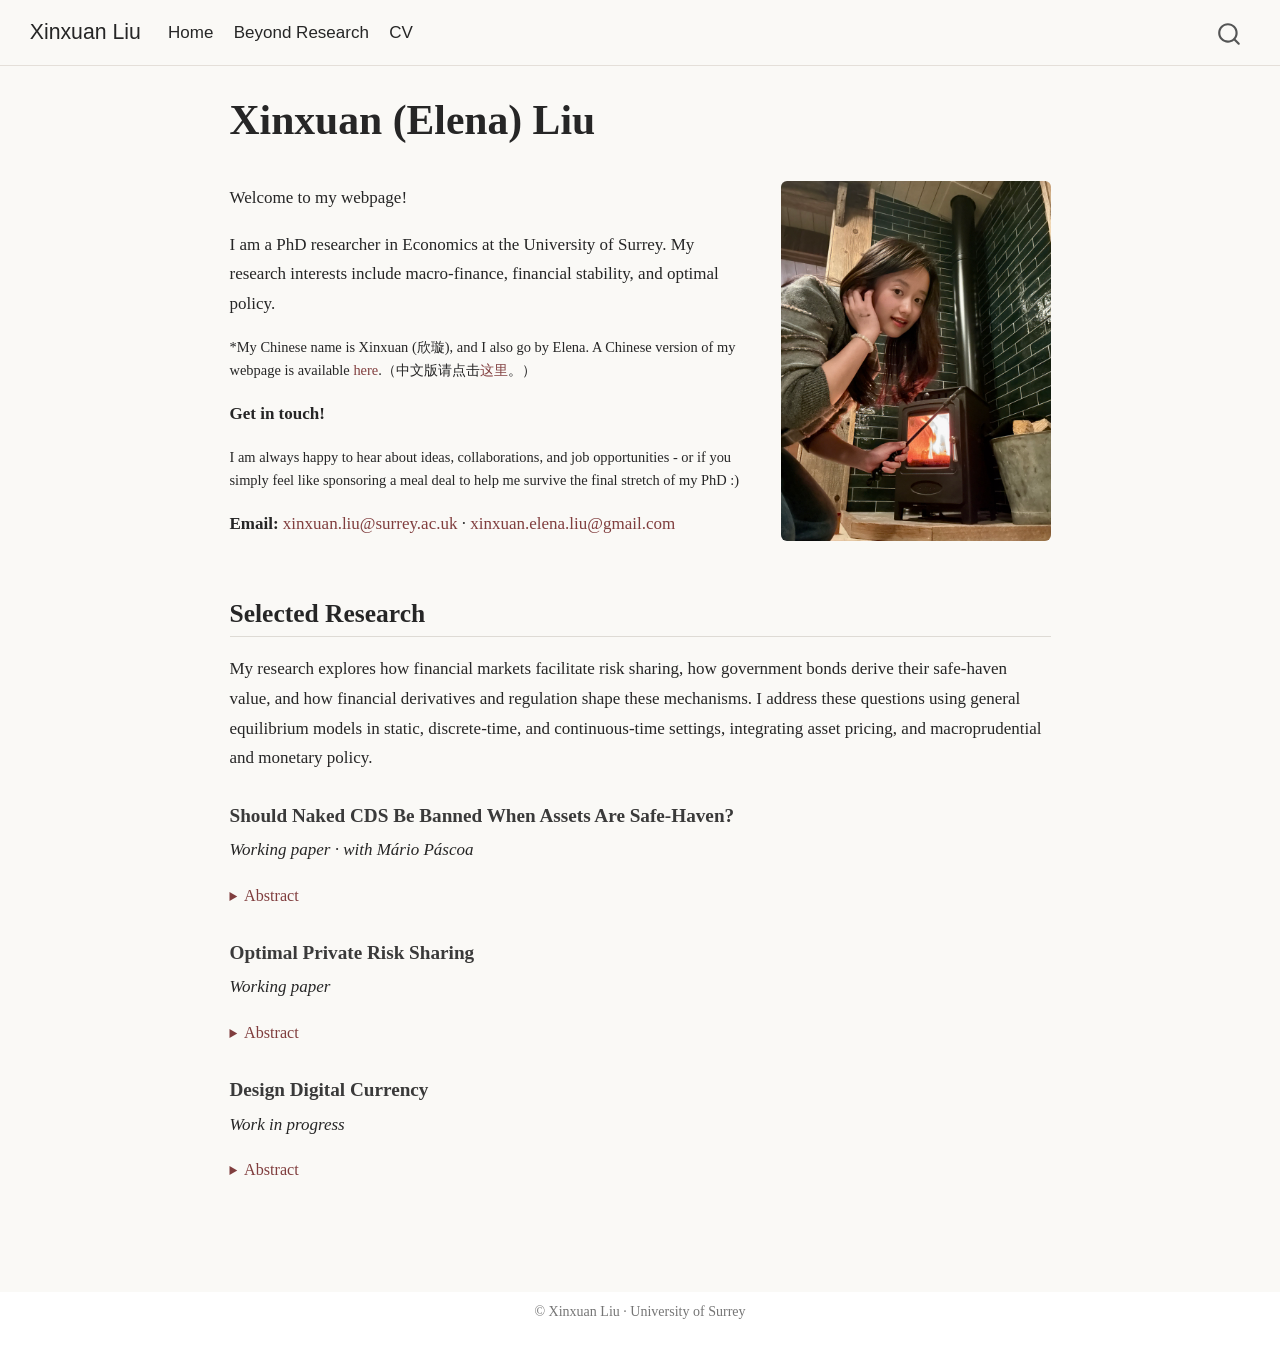
==== docs/index.html @ 27e58e34 "Add files via upload" ====
<!DOCTYPE html>
<html xmlns="http://www.w3.org/1999/xhtml" lang="en" xml:lang="en"><head>

<meta charset="utf-8">
<meta name="generator" content="quarto-1.11.9">

<meta name="viewport" content="width=device-width, initial-scale=1.0, user-scalable=yes">


<title>Xinxuan Liu</title>
<style>
/* Default styles provided by pandoc.
** See https://pandoc.org/MANUAL.html#variables-for-html for config info.
*/
span.smallcaps{font-variant: small-caps;}
div.columns{display: flex; gap: 1.5em;}
div.column{flex: auto;}
@media screen {
div.columns{gap: min(4vw, 1.5em);}
div.column{overflow-x: auto;}
}
div.hanging-indent{margin-left: 1.5em; text-indent: -1.5em;}
ul.task-list{list-style: none;}
ul.task-list li input[type="checkbox"] {
  width: 0.8em;
  margin: 0 0.8em 0.2em -1em; /* quarto-specific, see https://github.com/quarto-dev/quarto-cli/issues/4556 */ 
  vertical-align: middle;
}
</style>


<script src="site_libs/quarto-nav/quarto-nav.js"></script>
<script src="site_libs/quarto-nav/headroom.min.js"></script>
<script src="site_libs/clipboard/clipboard.min.js"></script>
<script src="site_libs/quarto-search/autocomplete.umd.js"></script>
<script src="site_libs/quarto-search/fuse.min.js"></script>
<script src="site_libs/quarto-search/quarto-search.js"></script>
<meta name="quarto:offset" content="./">
<script src="site_libs/quarto-html/quarto.js" type="module"></script>
<script src="site_libs/quarto-html/tabsets/tabsets.js" type="module"></script>
<script src="site_libs/quarto-html/scrollable-regions/scrollable-regions.js" type="module"></script>
<script src="site_libs/quarto-html/popper.min.js"></script>
<script src="site_libs/quarto-html/tippy.umd.min.js"></script>
<script src="site_libs/quarto-html/anchor.min.js"></script>
<link href="site_libs/quarto-html/tippy.css" rel="stylesheet">
<link href="site_libs/quarto-html/quarto-syntax-highlighting-63b5708e65d6cd79cd7618c58d0c21e7.css" rel="stylesheet" id="quarto-text-highlighting-styles">
<script src="site_libs/bootstrap/bootstrap.min.js"></script>
<link href="site_libs/bootstrap/bootstrap-icons.css" rel="stylesheet">
<link href="site_libs/bootstrap/bootstrap-c480cf4401308b30efcc73267cdf14cd.min.css" rel="stylesheet" append-hash="true" id="quarto-bootstrap" data-mode="light">
<script id="quarto-search-options" type="application/json">{
  "location": "navbar",
  "copy-button": false,
  "collapse-after": 3,
  "panel-placement": "end",
  "type": "overlay",
  "limit": 50,
  "keyboard-shortcut": [
    "f",
    "/",
    "s"
  ],
  "show-item-context": false,
  "language": {
    "search-no-results-text": "No results",
    "search-matching-documents-text": "matching documents",
    "search-copy-link-title": "Copy link to search",
    "search-hide-matches-text": "Hide additional matches",
    "search-more-match-text": "more match in this document",
    "search-more-matches-text": "more matches in this document",
    "search-clear-button-title": "Clear",
    "search-text-placeholder": "",
    "search-detached-cancel-button-title": "Cancel",
    "search-submit-button-title": "Submit",
    "search-label": "Search"
  }
}</script>


<link rel="stylesheet" href="styles.css">
</head>

<body class="nav-fixed quarto-light"><a id="quarto-skip-link" class="visually-hidden-focusable" href="#quarto-document-content">Skip to main content</a>

<div id="quarto-search-results"></div>
  <header id="quarto-header" class="headroom fixed-top">
    <nav class="navbar navbar-expand-lg " data-bs-theme="dark" aria-label="Site">
      <div class="navbar-container container-fluid">
      <div class="navbar-brand-container mx-auto">
    <a class="navbar-brand" href="./index.html">
    <span class="navbar-title">Xinxuan Liu</span>
    </a>
  </div>
          <button class="navbar-toggler" type="button" data-bs-toggle="collapse" data-bs-target="#navbarCollapse" aria-controls="navbarCollapse" aria-expanded="false" aria-label="Toggle navigation" onclick="if (window.quartoToggleHeadroom) { window.quartoToggleHeadroom(); }">
  <span class="navbar-toggler-icon"></span>
</button>
          <div class="collapse navbar-collapse" id="navbarCollapse">
            <ul class="navbar-nav navbar-nav-scroll me-auto">
  <li class="nav-item">
    <a class="nav-link active" href="./index.html" aria-current="page"> 
<span class="menu-text">Home</span></a>
  </li>  
  <li class="nav-item">
    <a class="nav-link" href="./Beyond.html"> 
<span class="menu-text">Beyond Research</span></a>
  </li>  
  <li class="nav-item">
    <a class="nav-link" href="./cv.html"> 
<span class="menu-text">CV</span></a>
  </li>  
</ul>
          </div> <!-- /navcollapse -->
            <div class="quarto-navbar-tools">
</div>
            <div id="quarto-search" class="" title="Search"></div>
      </div> <!-- /container-fluid -->
    </nav>
</header>
<!-- content -->
<div id="quarto-content" class="quarto-container page-columns page-rows-contents page-layout-full page-navbar">
<!-- sidebar -->
<!-- margin-sidebar -->
    
<!-- main -->
<main class="content column-page" id="quarto-document-content" tabindex="-1"><header id="title-block-header" class="quarto-title-block"><h1 class="title display-7">Xinxuan (Elena) Liu</h1></header>




<div class="homepage">
<div class="intro">
<section id="xinxuan-elena-liu" class="level1 intro-text">

<p>Welcome to my webpage!</p>
<p>I am a PhD researcher in Economics at the University of Surrey. My research interests include macro-finance, financial stability, and optimal policy.</p>
<div style="font-size: 0.85em; line-height: 1.6;">
<p>
*My Chinese name is Xinxuan (欣璇), and I also go by Elena. A Chinese version of my webpage is available <a href="./chinese.html">here</a>.（中文版请点击<a href="./chinese.html">这里</a>。）
</p>
</div>
<p><strong>Get in touch!</strong></p>
<div style="font-size: 0.85em; line-height: 1.6;">
<p>
I am always happy to hear about ideas, collaborations, and job opportunities - or if you simply feel like sponsoring a meal deal to help me survive the final stretch of my PhD :)
</p>
</div>
<p><strong>Email:</strong> <a href="mailto:xinxuan.liu@surrey.ac.uk">xinxuan.liu@surrey.ac.uk</a> · <a href="mailto:xinxuan.elena.liu@gmail.com">xinxuan.elena.liu@gmail.com</a></p>
</section>
<div class="portrait">
<p><img src="assets/xinxuan_fixed.jpg" class="img-fluid" width="280"></p>
</div>
</div>
<section id="selected-research" class="level2">
<h2 class="anchored" data-anchor-id="selected-research">Selected Research</h2>
<p>My research explores how financial markets facilitate risk sharing, how government bonds derive their safe-haven value, and how financial derivatives and regulation shape these mechanisms. I address these questions using general equilibrium models in static, discrete-time, and continuous-time settings, integrating asset pricing, and macroprudential and monetary policy.</p>
<section id="should-naked-cds-be-banned-when-assets-are-safe-haven" class="level3">
<h3 class="anchored" data-anchor-id="should-naked-cds-be-banned-when-assets-are-safe-haven">Should Naked CDS Be Banned When Assets Are Safe-Haven?</h3>
<p><em>Working paper · with Mário Páscoa</em></p>
<details class="research-abstract">
<summary>
Abstract
</summary>
<p>
This paper examines the effects of banning naked sovereign credit default swaps (CDS) when the underlying securities serve as collateral in funding markets. We develop a general equilibrium model linking securities, repo financing, and CDS markets, in which CDS covering requirements alter both investors’ hedging opportunities and the allocation of scarce collateral. The effects of regulation depend critically on the underlying securities’ exposure to aggregate state. When securities behave as safe-haven assets, covering requirements can withdraw collateral from repo markets and depress security prices. In contrast, when securities are procyclical, the same regulation can support asset prices and reduce CDS premia. Our analysis highlights how restrictions intended to reduce speculative activity can generate unintended consequences through collateral scarcity and interconnected financial markets.
</p>
</details>
</section>
<section id="optimal-private-risk-sharing" class="level3">
<h3 class="anchored" data-anchor-id="optimal-private-risk-sharing">Optimal Private Risk Sharing</h3>
<p><em>Working paper</em></p>
<details class="research-abstract">
<summary>
Abstract
</summary>
<p>
This paper studies the interaction between private risk sharing, the safe-asset value of government bonds, and macroprudential policy. I develop a continuous-time general equilibrium model in which heterogeneous households face idiosyncratic risk and purchase put options from financial intermediaries to hedge downside exposure. While private insurance improves risk sharing, it also changes households’ demand for government bonds, whose value partly reflects their role in facilitating intertemporal wealth transfers and dynamic trading. Financial intermediaries are subject to leverage constraints, creating a link between their risk-bearing capacity, private hedging opportunities, and equilibrium asset prices. I compare the decentralized equilibrium with a constrained-efficient benchmark to investigate the welfare consequences of incomplete risk sharing and the potential role of macroprudential regulation. The analysis highlights how policies governing financial intermediaries can affect both private insurance markets and the valuation of safe assets.
</p>
</details>
</section>
<section id="design-digital-currency" class="level3">
<h3 class="anchored" data-anchor-id="design-digital-currency">Design Digital Currency</h3>
<p><em>Work in progress</em></p>
<details class="research-abstract">
<summary>
Abstract
</summary>
<p>
This project develops a theoretical framework incorporating bank deposits and digital currency to investigate how population ageing in China interacts with financial intermediation, monetary policy transmission, and welfare.
</p>
</details>


</section>
</section>
</div>

</main> <!-- /main -->
<script id="quarto-html-after-body" type="application/javascript">
  window.document.addEventListener("DOMContentLoaded", function (event) {
    const icon = "";
    const anchorJS = new window.AnchorJS();
    anchorJS.options = {
      placement: 'right',
      icon: icon
    };
    anchorJS.add('.anchored');
    const isCodeAnnotation = (el) => {
      for (const clz of el.classList) {
        if (clz.startsWith('code-annotation-')) {                     
          return true;
        }
      }
      return false;
    }
    const onCopySuccess = function(e) {
      // button target
      const button = e.trigger;
      // don't keep focus
      button.blur();
      // flash "checked"
      button.classList.add('code-copy-button-checked');
      var currentTitle = button.getAttribute("title");
      button.setAttribute("title", "Copied!");
      let tooltip;
      if (window.bootstrap) {
        button.setAttribute("data-bs-toggle", "tooltip");
        button.setAttribute("data-bs-placement", "left");
        button.setAttribute("data-bs-title", "Copied!");
        tooltip = new bootstrap.Tooltip(button, 
          { trigger: "manual", 
            customClass: "code-copy-button-tooltip",
            offset: [0, -8]});
        tooltip.show();    
      }
      setTimeout(function() {
        if (tooltip) {
          tooltip.hide();
          button.removeAttribute("data-bs-title");
          button.removeAttribute("data-bs-toggle");
          button.removeAttribute("data-bs-placement");
        }
        button.setAttribute("title", currentTitle);
        button.classList.remove('code-copy-button-checked');
      }, 1000);
      // clear code selection
      e.clearSelection();
    }
    const getTextToCopy = function(trigger) {
      const outerScaffold = trigger.parentElement.cloneNode(true);
      const codeEl = outerScaffold.querySelector('code');
      for (const childEl of codeEl.children) {
        if (isCodeAnnotation(childEl)) {
          childEl.remove();
        }
      }
      return codeEl.innerText;
    }
    const clipboard = new window.ClipboardJS('.code-copy-button:not([data-in-quarto-modal])', {
      text: getTextToCopy
    });
    clipboard.on('success', onCopySuccess);
    if (window.document.getElementById('quarto-embedded-source-code-modal')) {
      const clipboardModal = new window.ClipboardJS('.code-copy-button[data-in-quarto-modal]', {
        text: getTextToCopy,
        container: window.document.getElementById('quarto-embedded-source-code-modal')
      });
      clipboardModal.on('success', onCopySuccess);
    }
      var localhostRegex = new RegExp(/^(?:http|https):\/\/localhost\:?[0-9]*\//);
      var mailtoRegex = new RegExp(/^mailto:/);
        var filterRegex = new RegExp('/' + window.location.host + '/');
      const newWindowLabel = "(opens in a new tab)";
      const newWindowNoteId = "quarto-ext-newwindow-label";
      // Links reference one hidden label through aria-describedby, so the
      // announcement never changes their accessible name.
      var describeNewWindow = (link) => {
        if (!window.document.getElementById(newWindowNoteId)) {
          var newWindowNote = window.document.createElement("span");
          newWindowNote.id = newWindowNoteId;
          newWindowNote.hidden = true;
          newWindowNote.textContent = newWindowLabel;
          window.document.body.appendChild(newWindowNote);
        }
        var describedBy = (link.getAttribute("aria-describedby") || "").split(/\s+/).filter(Boolean);
        if (!describedBy.includes(newWindowNoteId)) {
          describedBy.push(newWindowNoteId);
          link.setAttribute("aria-describedby", describedBy.join(" "));
        }
      }
      var isInternal = (href) => {
          return filterRegex.test(href) || localhostRegex.test(href) || mailtoRegex.test(href);
      }
      // Inspect non-navigation links and adorn them if external
      window.quartoDecorateExternalLinks = function (root) {
     var links = (root || window.document).querySelectorAll('a[href]:not(.nav-link):not(.navbar-brand):not(.toc-action):not(.sidebar-link):not(.sidebar-item-toggle):not(.pagination-link):not(.no-external):not([aria-hidden]):not(.dropdown-item):not(.quarto-navigation-tool):not(.about-link)');
      for (var i=0; i<links.length; i++) {
        const link = links[i];
        if (!isInternal(link.href)) {
          // undo the damage that might have been done by quarto-nav.js in the case of
          // links that we want to consider external
          if (link.dataset.originalHref !== undefined) {
            link.href = link.dataset.originalHref;
          }
            // target, if specified
            link.setAttribute("target", "_blank");
            if (link.getAttribute("rel") === null) {
              link.setAttribute("rel", "noopener");
            }
            describeNewWindow(link);
          if (!link.classList.contains('no-external-icon')) {
          }
        }
      }
      };
      window.quartoDecorateExternalLinks(window.document);
    // Esc closes the popup (WCAG 1.4.13) and focus leaving both trigger and
    // popup closes it (WCAG 2.4.11); tippy handles neither for interactive popups.
    const hideOnEscAndFocusOut = {
      name: 'hideOnEscAndFocusOut',
      defaultValue: true,
      fn(instance) {
        const dismiss = () => {
          // A show scheduled by the trigger delay would otherwise reopen it
          instance.clearDelayTimeouts();
          instance.hide();
        };
        const onKeyDown = (event) => {
          if (event.key !== 'Escape') {
            return;
          }
          // Keep Esc from also reaching page handlers (e.g. reveal.js overview),
          // except an open reveal.js slide menu, which Esc should close too.
          // The menu handles keys only when its keyboard option is on.
          const menuHandlesEsc = window.Reveal?.getPlugin?.('menu')?.isOpen() &&
            window.Reveal.getConfig().menu?.keyboard !== false;
          if (!menuHandlesEsc) {
            event.stopPropagation();
          }
          if (instance.popper.contains(window.document.activeElement)) {
            // Disabled while refocusing so the focus trigger does not reopen it
            instance.disable();
            instance.reference.focus();
            instance.enable();
          }
          dismiss();
        };
        const onFocusOut = (event) => {
          const target = event.relatedTarget;
          if (target && !instance.reference.contains(target) &&
              !instance.popper.contains(target)) {
            dismiss();
          }
        };
        // On the trigger too: a click trigger (code-annotations: select) has no
        // blur handling. Attached for the instance's lifetime so leaving the
        // trigger also cancels a show still pending on the trigger delay.
        instance.reference.addEventListener('focusout', onFocusOut);
        return {
          onShow() {
            window.document.addEventListener('keydown', onKeyDown, true);
            instance.popper.addEventListener('focusout', onFocusOut);
          },
          onHide() {
            window.document.removeEventListener('keydown', onKeyDown, true);
            instance.popper.removeEventListener('focusout', onFocusOut);
          },
          onDestroy() {
            instance.reference.removeEventListener('focusout', onFocusOut);
          },
        };
      },
    };
    function tippyHover(el, contentFn, onTriggerFn, onUntriggerFn) {
      const config = {
        allowHTML: true,
        maxWidth: 500,
        delay: 100,
        arrow: false,
        appendTo: function(el) {
            return el.parentElement;
        },
        interactive: true,
        interactiveBorder: 10,
        theme: 'quarto',
        placement: 'bottom-start',
        plugins: [hideOnEscAndFocusOut],
      };
      if (contentFn) {
        config.content = contentFn;
      }
      if (onTriggerFn) {
        config.onTrigger = onTriggerFn;
      }
      if (onUntriggerFn) {
        config.onUntrigger = onUntriggerFn;
      }
      window.tippy(el, config); 
    }
    const noterefs = window.document.querySelectorAll('a[role="doc-noteref"]');
    for (var i=0; i<noterefs.length; i++) {
      const ref = noterefs[i];
      tippyHover(ref, function() {
        // use id or data attribute instead here
        let href = ref.getAttribute('data-footnote-href') || ref.getAttribute('href');
        try { href = new URL(href).hash; } catch {}
        const id = href.replace(/^#\/?/, "");
        const note = window.document.getElementById(id);
        if (note) {
          return note.innerHTML;
        } else {
          return "";
        }
      });
    }
    const xrefs = window.document.querySelectorAll('a.quarto-xref');
    const processXRef = (id, note) => {
      // Strip column container classes
      const stripColumnClz = (el) => {
        el.classList.remove("page-full", "page-columns");
        if (el.children) {
          for (const child of el.children) {
            stripColumnClz(child);
          }
        }
      }
      stripColumnClz(note)
      if (id === null || id.startsWith('sec-')) {
        // Special case sections, only their first couple elements
        const container = document.createElement("div");
        if (note.children && note.children.length > 2) {
          container.appendChild(note.children[0].cloneNode(true));
          for (let i = 1; i < note.children.length; i++) {
            const child = note.children[i];
            if (child.tagName === "P" && child.innerText === "") {
              continue;
            } else {
              container.appendChild(child.cloneNode(true));
              break;
            }
          }
          if (window.Quarto?.typesetMath) {
            window.Quarto.typesetMath(container);
          }
          return container.innerHTML
        } else {
          if (window.Quarto?.typesetMath) {
            window.Quarto.typesetMath(note);
          }
          return note.innerHTML;
        }
      } else {
        // Remove any anchor links if they are present
        const anchorLink = note.querySelector('a.anchorjs-link');
        if (anchorLink) {
          anchorLink.remove();
        }
        if (window.Quarto?.typesetMath) {
          window.Quarto.typesetMath(note);
        }
        if (note.classList.contains("callout")) {
          return note.outerHTML;
        } else {
          return note.innerHTML;
        }
      }
    }
    for (var i=0; i<xrefs.length; i++) {
      const xref = xrefs[i];
      tippyHover(xref, undefined, function(instance) {
        instance.disable();
        let url = xref.getAttribute('href');
        let hash = undefined; 
        if (url.startsWith('#')) {
          hash = url;
        } else {
          try { hash = new URL(url).hash; } catch {}
        }
        if (hash) {
          const id = hash.replace(/^#\/?/, "");
          const note = window.document.getElementById(id);
          if (note !== null) {
            try {
              const html = processXRef(id, note.cloneNode(true));
              instance.setContent(html);
            } finally {
              instance.enable();
              instance.show();
            }
          } else {
            // See if we can fetch this
            fetch(url.split('#')[0])
            .then(res => res.text())
            .then(html => {
              const parser = new DOMParser();
              const htmlDoc = parser.parseFromString(html, "text/html");
              const note = htmlDoc.getElementById(id);
              if (note !== null) {
                const html = processXRef(id, note);
                instance.setContent(html);
              } 
            }).finally(() => {
              instance.enable();
              instance.show();
            });
          }
        } else {
          // See if we can fetch a full url (with no hash to target)
          // This is a special case and we should probably do some content thinning / targeting
          fetch(url)
          .then(res => res.text())
          .then(html => {
            const parser = new DOMParser();
            const htmlDoc = parser.parseFromString(html, "text/html");
            const note = htmlDoc.querySelector('main.content');
            if (note !== null) {
              // This should only happen for chapter cross references
              // (since there is no id in the URL)
              // remove the first header
              if (note.children.length > 0 && note.children[0].tagName === "HEADER") {
                note.children[0].remove();
              }
              const html = processXRef(null, note);
              instance.setContent(html);
            } 
          }).finally(() => {
            instance.enable();
            instance.show();
          });
        }
      }, function(instance) {
      });
    }
        let selectedAnnoteEl;
        const selectorForAnnotation = ( cell, annotation) => {
          let cellAttr = 'data-code-cell="' + cell + '"';
          let lineAttr = 'data-code-annotation="' +  annotation + '"';
          const selector = 'span[' + cellAttr + '][' + lineAttr + ']';
          return selector;
        }
        const selectCodeLines = (annoteEl) => {
          const doc = window.document;
          const targetCell = annoteEl.getAttribute("data-target-cell");
          const targetAnnotation = annoteEl.getAttribute("data-target-annotation");
          const annoteSpan = window.document.querySelector(selectorForAnnotation(targetCell, targetAnnotation));
          const lines = annoteSpan.getAttribute("data-code-lines").split(",");
          const lineIds = lines.map((line) => {
            return targetCell + "-" + line;
          })
          // Each band is positioned against its own containing block, which is
          // not the offsetParent of the lines, so place it from client rects.
          const placeBand = (band, firstEl, lastEl, codeBlock) => {
            const container = band.offsetParent;
            if (container === null) {
              return;
            }
            const containerRect = container.getBoundingClientRect();
            // Reveal.js scales slides with a transform, so convert client
            // pixels back to the CSS pixels of the container.
            const scale = containerRect.height / container.offsetHeight || 1;
            const firstRect = firstEl.getBoundingClientRect();
            const lastRect = lastEl.getBoundingClientRect();
            const top = (firstRect.top - containerRect.top) / scale - container.clientTop + container.scrollTop;
            const height = (lastRect.bottom - firstRect.top) / scale;
            band.style.top = top - 2 + "px";
            band.style.height = height + 4 + "px";
            if (codeBlock) {
              // Without the copy button wrapper, the containing block is wider
              // than the code block, so span the code block explicitly.
              const blockRect = codeBlock.getBoundingClientRect();
              band.style.left = (blockRect.left - containerRect.left) / scale - container.clientLeft + container.scrollLeft + "px";
              band.style.width = blockRect.width / scale + "px";
            }
          };
          if (lineIds.length > 0) {
            const el = window.document.getElementById(lineIds[0]);
            const lastEl = window.document.getElementById(lineIds[lineIds.length - 1]);
            const parent = el.parentElement.parentElement;
            // cook up a div (if necessary) and position it
            let div = window.document.getElementById("code-annotation-line-highlight");
            if (div === null) {
              div = window.document.createElement("div");
              div.setAttribute("id", "code-annotation-line-highlight");
              div.style.position = 'absolute';
              parent.appendChild(div);
            }
            placeBand(div, el, lastEl, parent.closest("div.sourceCode") || parent);
            let gutterDiv = window.document.getElementById("code-annotation-line-highlight-gutter");
            if (gutterDiv === null) {
              gutterDiv = window.document.createElement("div");
              gutterDiv.setAttribute("id", "code-annotation-line-highlight-gutter");
              gutterDiv.style.position = 'absolute';
              const codeCell = window.document.getElementById(targetCell);
              const gutter = codeCell.querySelector('.code-annotation-gutter');
              gutter.appendChild(gutterDiv);
            }
            placeBand(gutterDiv, el, lastEl);
            selectedAnnoteEl = annoteEl;
          }
        };
        const unselectCodeLines = () => {
          const elementsIds = ["code-annotation-line-highlight", "code-annotation-line-highlight-gutter"];
          elementsIds.forEach((elId) => {
            const div = window.document.getElementById(elId);
            if (div) {
              div.remove();
            }
          });
          selectedAnnoteEl = undefined;
        };
          // Handle positioning of the toggle
      window.addEventListener(
        "resize",
        throttle(() => {
          elRect = undefined;
          if (selectedAnnoteEl) {
            selectCodeLines(selectedAnnoteEl);
          }
        }, 10)
      );
      function throttle(fn, ms) {
      let throttle = false;
      let timer;
        return (...args) => {
          if(!throttle) { // first call gets through
              fn.apply(this, args);
              throttle = true;
          } else { // all the others get throttled
              if(timer) clearTimeout(timer); // cancel #2
              timer = setTimeout(() => {
                fn.apply(this, args);
                timer = throttle = false;
              }, ms);
          }
        };
      }
        // Attach click handler to the DT
        const annoteDls = window.document.querySelectorAll('dt[data-target-cell]');
        for (const annoteDlNode of annoteDls) {
          annoteDlNode.addEventListener('click', (event) => {
            const clickedEl = event.target;
            if (clickedEl !== selectedAnnoteEl) {
              unselectCodeLines();
              const activeEl = window.document.querySelector('dt[data-target-cell].code-annotation-active');
              if (activeEl) {
                activeEl.classList.remove('code-annotation-active');
              }
              selectCodeLines(clickedEl);
              clickedEl.classList.add('code-annotation-active');
            } else {
              // Unselect the line
              unselectCodeLines();
              clickedEl.classList.remove('code-annotation-active');
            }
          });
        }
    const findCites = (el) => {
      const parentEl = el.parentElement;
      if (parentEl) {
        const cites = parentEl.dataset.cites;
        if (cites) {
          return {
            el,
            cites: cites.split(' ')
          };
        } else {
          return findCites(el.parentElement)
        }
      } else {
        return undefined;
      }
    };
    var bibliorefs = window.document.querySelectorAll('a[role="doc-biblioref"]');
    for (var i=0; i<bibliorefs.length; i++) {
      const ref = bibliorefs[i];
      const citeInfo = findCites(ref);
      if (citeInfo) {
        tippyHover(citeInfo.el, function() {
          var popup = window.document.createElement('div');
          citeInfo.cites.forEach(function(cite) {
            var citeDiv = window.document.createElement('div');
            citeDiv.classList.add('hanging-indent');
            citeDiv.classList.add('csl-entry');
            var biblioDiv = window.document.getElementById('ref-' + cite);
            if (biblioDiv) {
              citeDiv.innerHTML = biblioDiv.innerHTML;
            }
            popup.appendChild(citeDiv);
          });
          return popup.innerHTML;
        });
      }
    }
  });
  </script>
  <script type="application/javascript">
  window.quartoScrollableRegionsLabels = {"code":"Scrollable code","output":"Scrollable output"};
  </script>
</div> <!-- /content -->
<footer class="footer">
  <div class="nav-footer">
    <div class="nav-footer-left">
      &nbsp;
    </div>   
    <div class="nav-footer-center">
<p>© Xinxuan Liu · University of Surrey</p>
</div>
    <div class="nav-footer-right">
      &nbsp;
    </div>
  </div>
</footer>




</body></html>
---- docs/site_libs/quarto-html/tippy.css ----
.tippy-box[data-animation=fade][data-state=hidden]{opacity:0}[data-tippy-root]{max-width:calc(100vw - 10px)}.tippy-box{position:relative;background-color:#333;color:#fff;border-radius:4px;font-size:14px;line-height:1.4;white-space:normal;outline:0;transition-property:transform,visibility,opacity}.tippy-box[data-placement^=top]>.tippy-arrow{bottom:0}.tippy-box[data-placement^=top]>.tippy-arrow:before{bottom:-7px;left:0;border-width:8px 8px 0;border-top-color:initial;transform-origin:center top}.tippy-box[data-placement^=bottom]>.tippy-arrow{top:0}.tippy-box[data-placement^=bottom]>.tippy-arrow:before{top:-7px;left:0;border-width:0 8px 8px;border-bottom-color:initial;transform-origin:center bottom}.tippy-box[data-placement^=left]>.tippy-arrow{right:0}.tippy-box[data-placement^=left]>.tippy-arrow:before{border-width:8px 0 8px 8px;border-left-color:initial;right:-7px;transform-origin:center left}.tippy-box[data-placement^=right]>.tippy-arrow{left:0}.tippy-box[data-placement^=right]>.tippy-arrow:before{left:-7px;border-width:8px 8px 8px 0;border-right-color:initial;transform-origin:center right}.tippy-box[data-inertia][data-state=visible]{transition-timing-function:cubic-bezier(.54,1.5,.38,1.11)}.tippy-arrow{width:16px;height:16px;color:#333}.tippy-arrow:before{content:"";position:absolute;border-color:transparent;border-style:solid}.tippy-content{position:relative;padding:5px 9px;z-index:1}
---- docs/site_libs/quarto-html/quarto-syntax-highlighting-63b5708e65d6cd79cd7618c58d0c21e7.css ----
/* quarto syntax highlight colors */
:root {
  --quarto-hl-ot-color: #003B4F;
  --quarto-hl-at-color: #657422;
  --quarto-hl-ss-color: #20794D;
  --quarto-hl-an-color: #5E5E5E;
  --quarto-hl-fu-color: #4758AB;
  --quarto-hl-st-color: #20794D;
  --quarto-hl-cf-color: #003B4F;
  --quarto-hl-op-color: #5E5E5E;
  --quarto-hl-er-color: #AD0000;
  --quarto-hl-bn-color: #AD0000;
  --quarto-hl-al-color: #AD0000;
  --quarto-hl-va-color: #111111;
  --quarto-hl-bu-color: inherit;
  --quarto-hl-ex-color: inherit;
  --quarto-hl-pp-color: #AD0000;
  --quarto-hl-in-color: #5E5E5E;
  --quarto-hl-vs-color: #20794D;
  --quarto-hl-wa-color: #5E5E5E;
  --quarto-hl-do-color: #5E5E5E;
  --quarto-hl-im-color: #00769E;
  --quarto-hl-ch-color: #20794D;
  --quarto-hl-dt-color: #AD0000;
  --quarto-hl-fl-color: #AD0000;
  --quarto-hl-co-color: #5E5E5E;
  --quarto-hl-cv-color: #5E5E5E;
  --quarto-hl-cn-color: #8f5902;
  --quarto-hl-sc-color: #5E5E5E;
  --quarto-hl-dv-color: #AD0000;
  --quarto-hl-kw-color: #003B4F;
}

/* other quarto variables */
:root {
  --quarto-font-monospace: SFMono-Regular, Menlo, Monaco, Consolas, "Liberation Mono", "Courier New", monospace;
}

/* syntax highlight based on Pandoc's rules */
pre > code.sourceCode > span {
  color: #003B4F;
}

code.sourceCode > span {
  color: #003B4F;
}

div.sourceCode,
div.sourceCode pre.sourceCode {
  color: #003B4F;
}

/* Normal */
code span {
  color: #003B4F;
}

/* Alert */
code span.al {
  color: #AD0000;
  font-style: inherit;
}

/* Annotation */
code span.an {
  color: #5E5E5E;
  font-style: inherit;
}

/* Attribute */
code span.at {
  color: #657422;
  font-style: inherit;
}

/* BaseN */
code span.bn {
  color: #AD0000;
  font-style: inherit;
}

/* BuiltIn */
code span.bu {
  font-style: inherit;
}

/* ControlFlow */
code span.cf {
  color: #003B4F;
  font-weight: bold;
  font-style: inherit;
}

/* Char */
code span.ch {
  color: #20794D;
  font-style: inherit;
}

/* Constant */
code span.cn {
  color: #8f5902;
  font-style: inherit;
}

/* Comment */
code span.co {
  color: #5E5E5E;
  font-style: inherit;
}

/* CommentVar */
code span.cv {
  color: #5E5E5E;
  font-style: italic;
}

/* Documentation */
code span.do {
  color: #5E5E5E;
  font-style: italic;
}

/* DataType */
code span.dt {
  color: #AD0000;
  font-style: inherit;
}

/* DecVal */
code span.dv {
  color: #AD0000;
  font-style: inherit;
}

/* Error */
code span.er {
  color: #AD0000;
  font-style: inherit;
}

/* Extension */
code span.ex {
  font-style: inherit;
}

/* Float */
code span.fl {
  color: #AD0000;
  font-style: inherit;
}

/* Function */
code span.fu {
  color: #4758AB;
  font-style: inherit;
}

/* Import */
code span.im {
  color: #00769E;
  font-style: inherit;
}

/* Information */
code span.in {
  color: #5E5E5E;
  font-style: inherit;
}

/* Keyword */
code span.kw {
  color: #003B4F;
  font-weight: bold;
  font-style: inherit;
}

/* Operator */
code span.op {
  color: #5E5E5E;
  font-style: inherit;
}

/* Other */
code span.ot {
  color: #003B4F;
  font-style: inherit;
}

/* Preprocessor */
code span.pp {
  color: #AD0000;
  font-style: inherit;
}

/* SpecialChar */
code span.sc {
  color: #5E5E5E;
  font-style: inherit;
}

/* SpecialString */
code span.ss {
  color: #20794D;
  font-style: inherit;
}

/* String */
code span.st {
  color: #20794D;
  font-style: inherit;
}

/* Variable */
code span.va {
  color: #111111;
  font-style: inherit;
}

/* VerbatimString */
code span.vs {
  color: #20794D;
  font-style: inherit;
}

/* Warning */
code span.wa {
  color: #5E5E5E;
  font-style: italic;
}

.prevent-inlining {
  content: "</";
}

/*# sourceMappingURL=054cc16b9e9817627be6994582d2ffb5.css.map */
---- docs/styles.css ----
:root{--ink:#262626;--accent:#803e3e;--paper:#faf9f6;--muted:#666}
body{background:var(--paper);color:var(--ink);font-family:Georgia,'Times New Roman',serif;font-size:17px;line-height:1.75}
.navbar,.navbar.bg-light{background:var(--paper)!important;border-bottom:1px solid #e4dfd9}
.navbar-brand,.nav-link{font-family:Arial,sans-serif;color:var(--ink)!important}
a{color:var(--accent);text-decoration:none}a:hover{color:#5f2828;text-decoration:underline}
h1,h2,h3{color:var(--ink);font-family:Georgia,'Times New Roman',serif}h1{font-size:2.45rem}h2{font-size:1.5rem;border-bottom:1px solid #dedbd5;padding-bottom:.4rem;margin-top:2.4rem}h3{font-size:1.13rem;margin-top:1.8rem}
#quarto-content{max-width:920px;margin:auto;padding:0 24px}.homepage{margin-top:35px}.intro{display:flex;gap:42px;align-items:flex-start}.intro-text{flex:1}.portrait img {
  width: 270px;
  max-width: 100%;
  height: auto;
  border-radius: 6px;
}
/* Align introduction text with portrait */
.intro {
  display: flex;
  align-items: center;
  gap: 40px;
}

.intro-text {
  flex: 1;
}

.portrait {
  flex-shrink: 0;
}

/* Research abstracts: minimal red toggle */

.research-abstract {
  margin: 10px 0 30px 0;
  padding: 0;
  border: none;
  background: transparent;
}

/* Abstract label and arrow */
.research-abstract > summary {
  display: list-item;
  list-style-position: inside;
  color: var(--accent) !important;
  -webkit-text-fill-color: var(--accent);
  font-family: Georgia, "Times New Roman", serif;
  font-size: 0.95rem;
  font-weight: 500;
  cursor: pointer;
}

/* Arrow color */
.research-abstract > summary::marker {
  color: var(--accent);
  font-size: 0.85em;
}

/* Hover effect */
.research-abstract > summary:hover {
  color: #5f2828 !important;
  text-decoration: underline;
}

/* Expanded abstract body */
.research-abstract > p {
  margin: 14px 0 0 18px;
  color: var(--ink);
  font-size: 0.88rem;
  line-height: 1.65;
  text-align: left;
}

/* Music Gallery */

.music-gallery {
  margin: 20px 0 30px 0;
  max-width: 650px;
}

.music-gallery video {
  display: block;
  width: 100%;
  height: auto;
  border-radius: 8px;
  background: #171717;
}
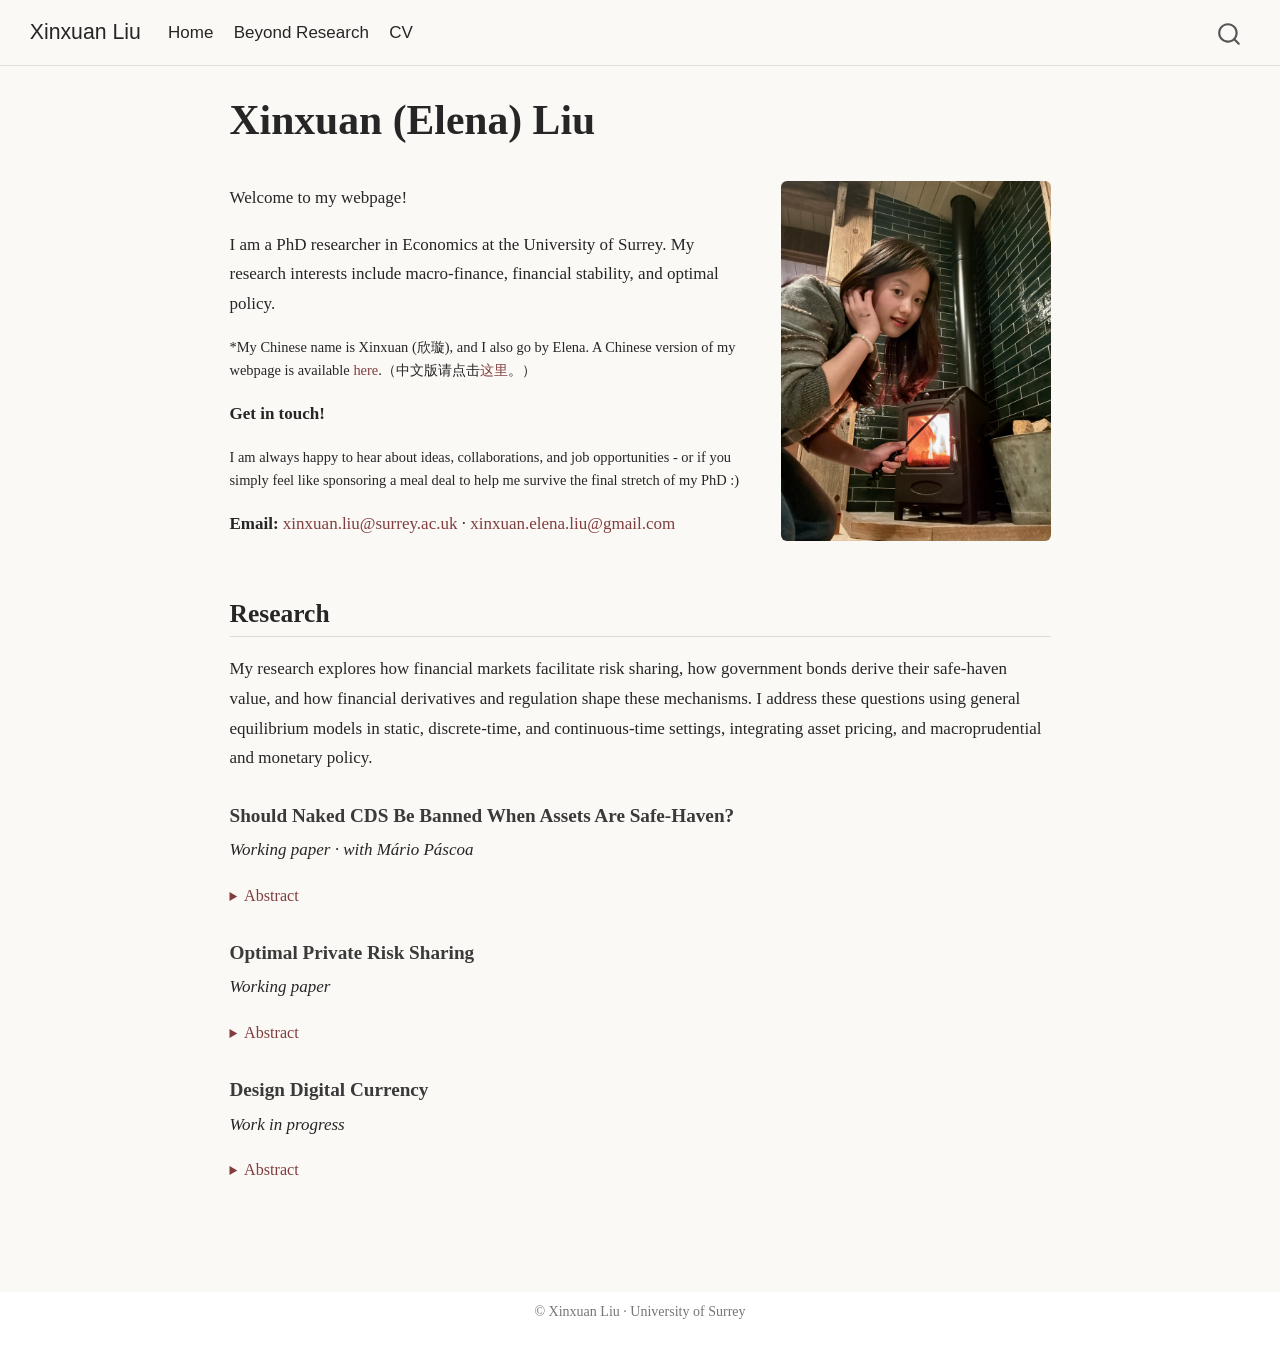
==== commit d321f5f8: "Add files via upload" ====
--- a/docs/index.html
+++ b/docs/index.html
@@ -149,8 +149,8 @@
 <p><img src="assets/xinxuan_fixed.jpg" class="img-fluid" width="280"></p>
 </div>
 </div>
-<section id="selected-research" class="level2">
-<h2 class="anchored" data-anchor-id="selected-research">Selected Research</h2>
+<section id="research" class="level2">
+<h2 class="anchored" data-anchor-id="research">Research</h2>
 <p>My research explores how financial markets facilitate risk sharing, how government bonds derive their safe-haven value, and how financial derivatives and regulation shape these mechanisms. I address these questions using general equilibrium models in static, discrete-time, and continuous-time settings, integrating asset pricing, and macroprudential and monetary policy.</p>
 <section id="should-naked-cds-be-banned-when-assets-are-safe-haven" class="level3">
 <h3 class="anchored" data-anchor-id="should-naked-cds-be-banned-when-assets-are-safe-haven">Should Naked CDS Be Banned When Assets Are Safe-Haven?</h3>
--- a/docs/styles.css
+++ b/docs/styles.css
@@ -81,3 +81,96 @@
   border-radius: 8px;
   background: #171717;
 }
+
+
+/* ==================================
+   Responsive Design
+   ================================== */
+
+img,
+video {
+  max-width: 100%;
+  height: auto;
+}
+
+/* Tablet and mobile */
+@media screen and (max-width: 768px) {
+
+  .homepage {
+    width: 100%;
+    max-width: 100%;
+    padding: 0 16px;
+    box-sizing: border-box;
+  }
+
+  /* Switch to a vertical layout */
+  .intro {
+    display: flex !important;
+    flex-direction: column !important;
+    align-items: center;
+    gap: 20px;
+  }
+
+  /* Portrait */
+  .portrait {
+    order: -1;
+    width: 100%;
+    text-align: center;
+    margin: 0 auto;
+  }
+
+  .portrait img {
+    width: 180px !important;
+    max-width: 100%;
+    height: auto;
+  }
+
+  /* Introduction */
+  .intro-text {
+    width: 100%;
+    min-width: 0;
+    max-width: 100%;
+    text-align: left;
+  }
+
+  h1 {
+    font-size: 1.8rem !important;
+  }
+
+  h2 {
+    font-size: 1.4rem !important;
+  }
+
+  h3 {
+    font-size: 1.15rem !important;
+  }
+
+  p {
+    line-height: 1.65;
+  }
+
+  /* Prevent long email addresses from overflowing */
+  a {
+    overflow-wrap: anywhere;
+  }
+
+  /* Research abstracts */
+  .research-abstract > p {
+    margin-left: 0;
+    font-size: 0.9rem;
+    line-height: 1.65;
+  }
+
+  /* Music Gallery */
+  .music-gallery {
+    display: block;
+    width: 100%;
+    max-width: 100%;
+  }
+
+  .music-gallery video {
+    width: 100%;
+    height: auto;
+  }
+
+}
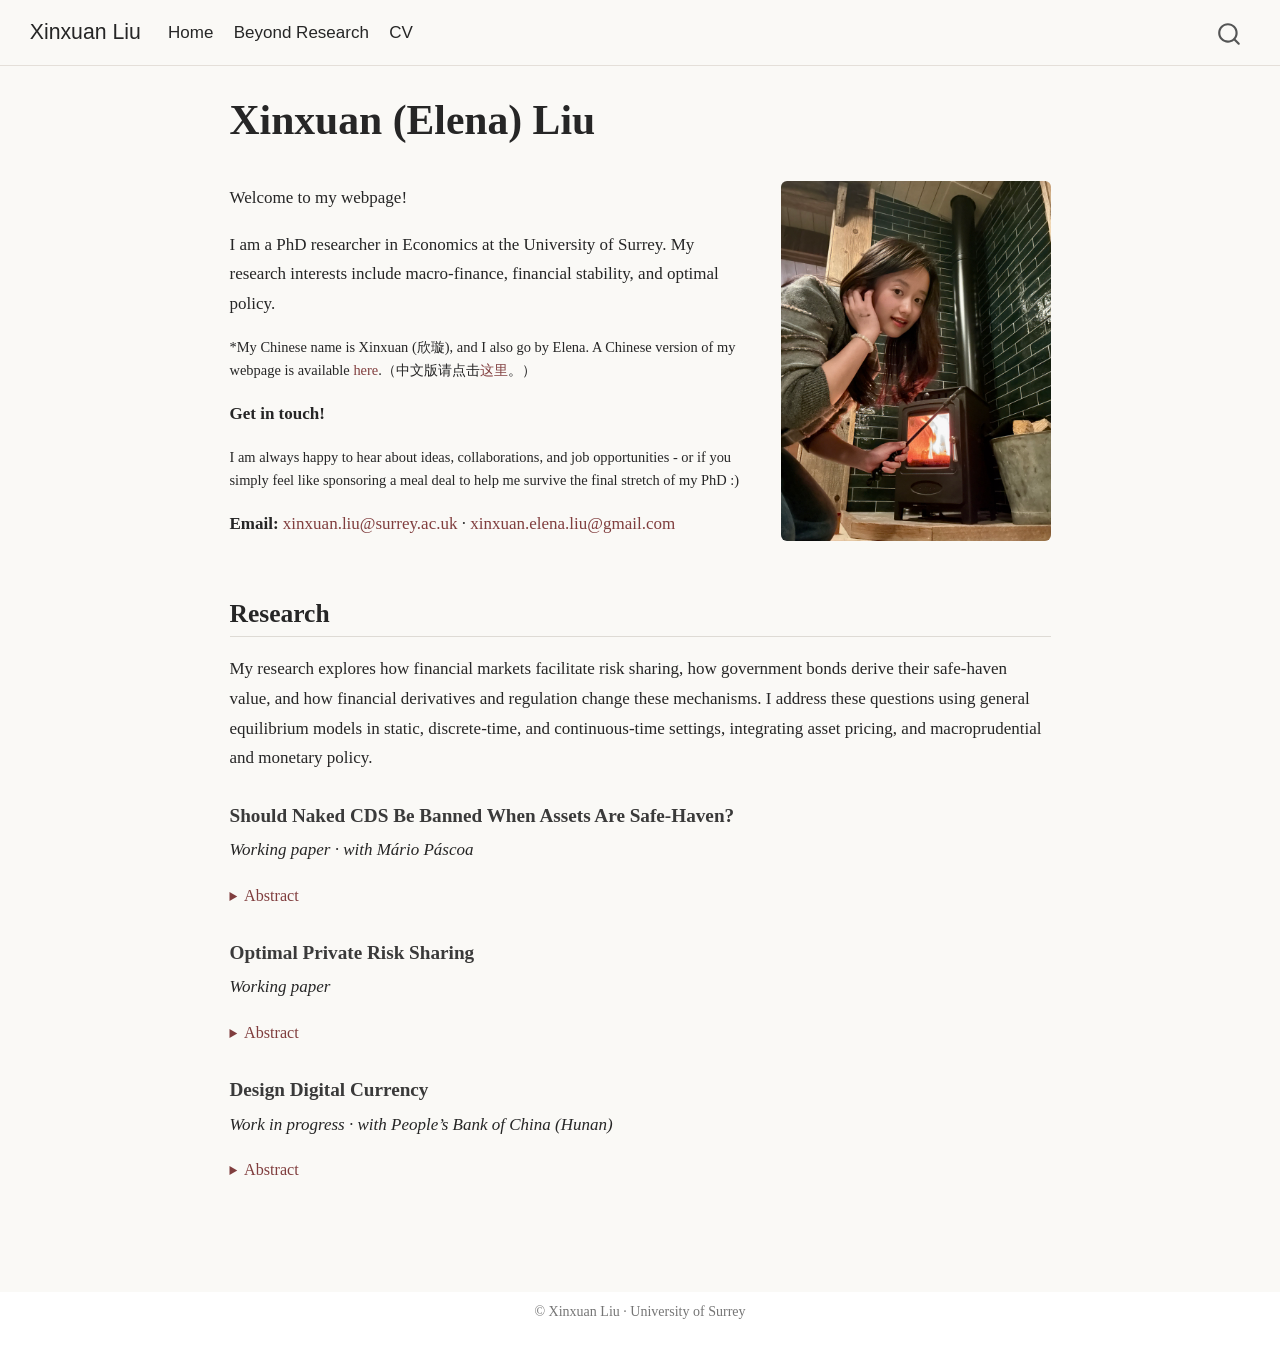
==== commit 9f911e46: "Add files via upload" ====
--- a/docs/index.html
+++ b/docs/index.html
@@ -151,7 +151,7 @@
 </div>
 <section id="research" class="level2">
 <h2 class="anchored" data-anchor-id="research">Research</h2>
-<p>My research explores how financial markets facilitate risk sharing, how government bonds derive their safe-haven value, and how financial derivatives and regulation shape these mechanisms. I address these questions using general equilibrium models in static, discrete-time, and continuous-time settings, integrating asset pricing, and macroprudential and monetary policy.</p>
+<p>My research explores how financial markets facilitate risk sharing, how government bonds derive their safe-haven value, and how financial derivatives and regulation change these mechanisms. I address these questions using general equilibrium models in static, discrete-time, and continuous-time settings, integrating asset pricing, and macroprudential and monetary policy.</p>
 <section id="should-naked-cds-be-banned-when-assets-are-safe-haven" class="level3">
 <h3 class="anchored" data-anchor-id="should-naked-cds-be-banned-when-assets-are-safe-haven">Should Naked CDS Be Banned When Assets Are Safe-Haven?</h3>
 <p><em>Working paper · with Mário Páscoa</em></p>
@@ -160,7 +160,7 @@
 Abstract
 </summary>
 <p>
-This paper examines the effects of banning naked sovereign credit default swaps (CDS) when the underlying securities serve as collateral in funding markets. We develop a general equilibrium model linking securities, repo financing, and CDS markets, in which CDS covering requirements alter both investors’ hedging opportunities and the allocation of scarce collateral. The effects of regulation depend critically on the underlying securities’ exposure to aggregate state. When securities behave as safe-haven assets, covering requirements can withdraw collateral from repo markets and depress security prices. In contrast, when securities are procyclical, the same regulation can support asset prices and reduce CDS premia. Our analysis highlights how restrictions intended to reduce speculative activity can generate unintended consequences through collateral scarcity and interconnected financial markets.
+This paper examines the effects of banning naked sovereign credit default swaps (CDS) when the underlying securities serve as collateral in funding markets. We develop a general equilibrium model linking securities, repo financing, and CDS markets, in which CDS covering requirements alter both investors’ speculation and the allocation of scarce collateral. The effects of regulation depend critically on the underlying securities’ exposure to aggregate state. When securities behave as safe-haven assets, covering requirements can reduce collateral pledgeability and decrease security prices. In contrast, when securities are procyclical, the same regulation can increase asset prices and reduce CDS premia. Our analysis highlights how restrictions intended to reduce speculation can generate unintended consequences, especially on safe-haven assets.
 </p>
 </details>
 </section>
@@ -172,13 +172,13 @@
 Abstract
 </summary>
 <p>
-This paper studies the interaction between private risk sharing, the safe-asset value of government bonds, and macroprudential policy. I develop a continuous-time general equilibrium model in which heterogeneous households face idiosyncratic risk and purchase put options from financial intermediaries to hedge downside exposure. While private insurance improves risk sharing, it also changes households’ demand for government bonds, whose value partly reflects their role in facilitating intertemporal wealth transfers and dynamic trading. Financial intermediaries are subject to leverage constraints, creating a link between their risk-bearing capacity, private hedging opportunities, and equilibrium asset prices. I compare the decentralized equilibrium with a constrained-efficient benchmark to investigate the welfare consequences of incomplete risk sharing and the potential role of macroprudential regulation. The analysis highlights how policies governing financial intermediaries can affect both private insurance markets and the valuation of safe assets.
+This paper studies the interaction between private risk sharing, the safe-asset value of government bonds, and macroprudential policy. I develop a continuous-time general equilibrium model in which heterogeneous households face idiosyncratic risk and trade options from financial intermediaries to hedge risk exposures. While private insurance improves risk sharing, it also changes households’ demand for government bonds, whose value partly reflects their role in facilitating intertemporal wealth transfers and dynamic trading. Financial intermediaries are subject to leverage constraints, creating a link between their risk-bearing capacity, private hedging opportunities, and equilibrium asset prices. I compare the decentralized equilibrium with a constrained-efficient benchmark to investigate the welfare consequences of incomplete risk sharing and the potential role of macroprudential regulation. The analysis shows how policies regulating financial intermediaries can affect households’ portfolio choices, rish sharing, and the valuation of safe assets.
 </p>
 </details>
 </section>
 <section id="design-digital-currency" class="level3">
 <h3 class="anchored" data-anchor-id="design-digital-currency">Design Digital Currency</h3>
-<p><em>Work in progress</em></p>
+<p><em>Work in progress · with People’s Bank of China (Hunan)</em></p>
 <details class="research-abstract">
 <summary>
 Abstract
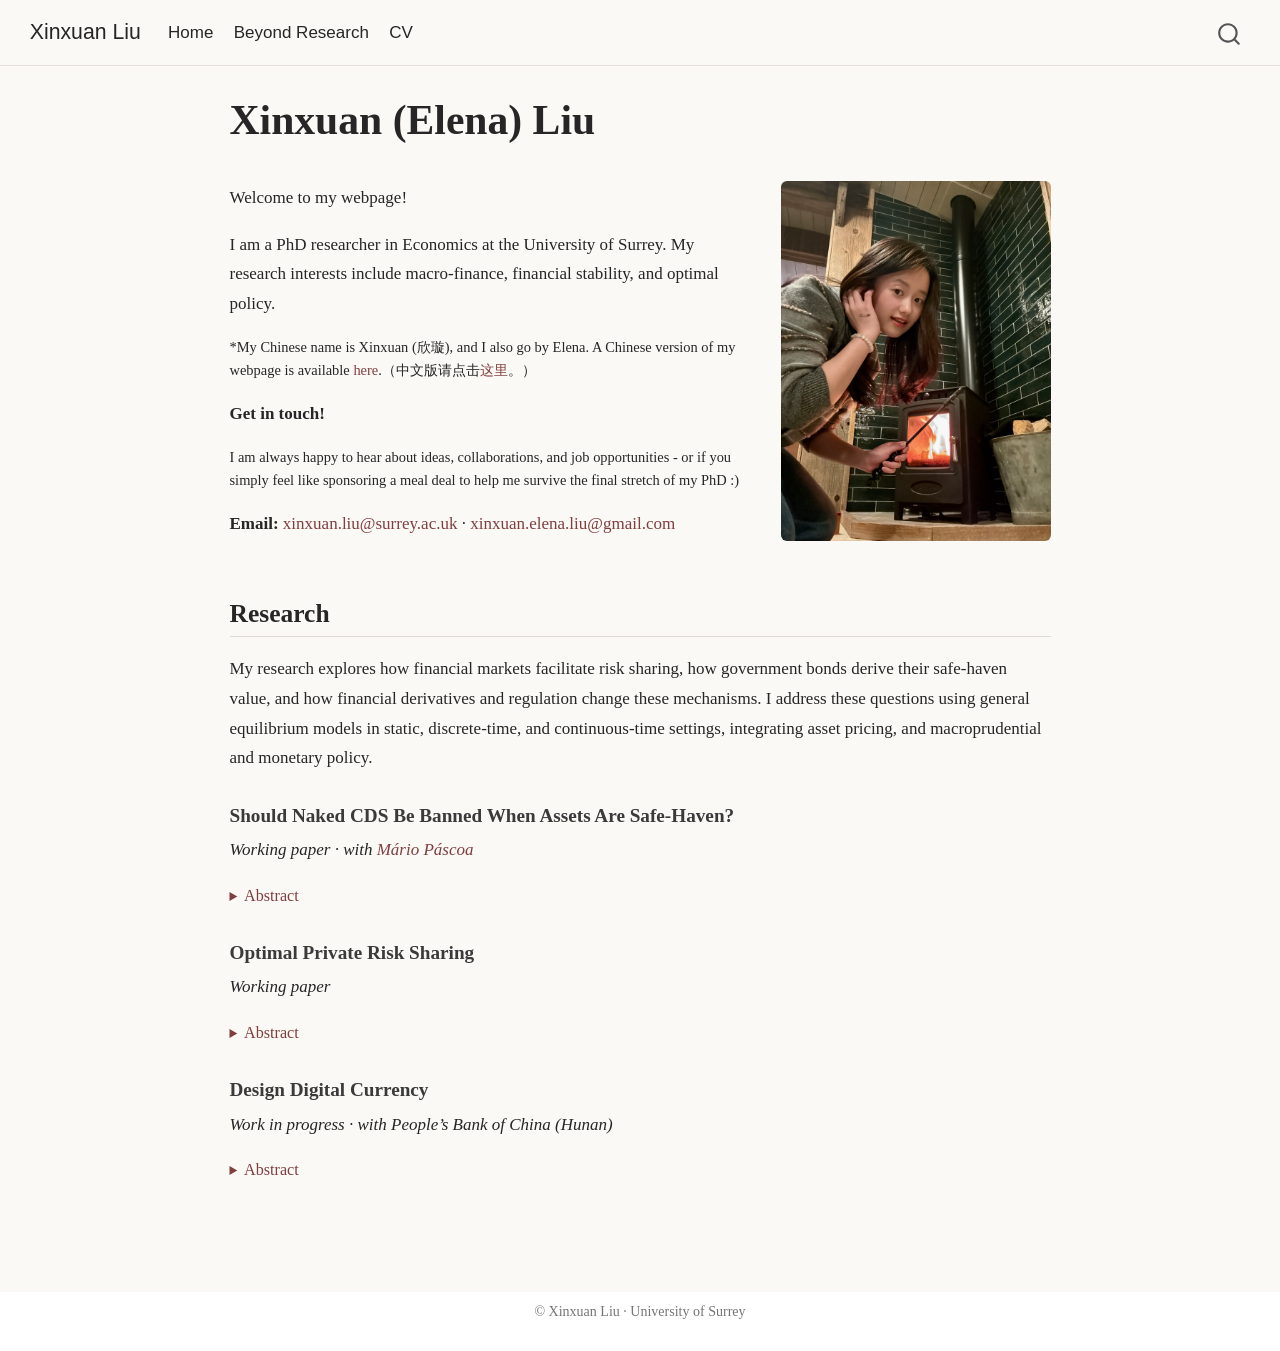
==== commit 2abe4abd: "Add files via upload" ====
--- a/docs/index.html
+++ b/docs/index.html
@@ -154,7 +154,7 @@
 <p>My research explores how financial markets facilitate risk sharing, how government bonds derive their safe-haven value, and how financial derivatives and regulation change these mechanisms. I address these questions using general equilibrium models in static, discrete-time, and continuous-time settings, integrating asset pricing, and macroprudential and monetary policy.</p>
 <section id="should-naked-cds-be-banned-when-assets-are-safe-haven" class="level3">
 <h3 class="anchored" data-anchor-id="should-naked-cds-be-banned-when-assets-are-safe-haven">Should Naked CDS Be Banned When Assets Are Safe-Haven?</h3>
-<p><em>Working paper · with Mário Páscoa</em></p>
+<p><em>Working paper · with <a href="https://www.surrey.ac.uk/people/mario-pascoa">Mário Páscoa</a></em></p>
 <details class="research-abstract">
 <summary>
 Abstract
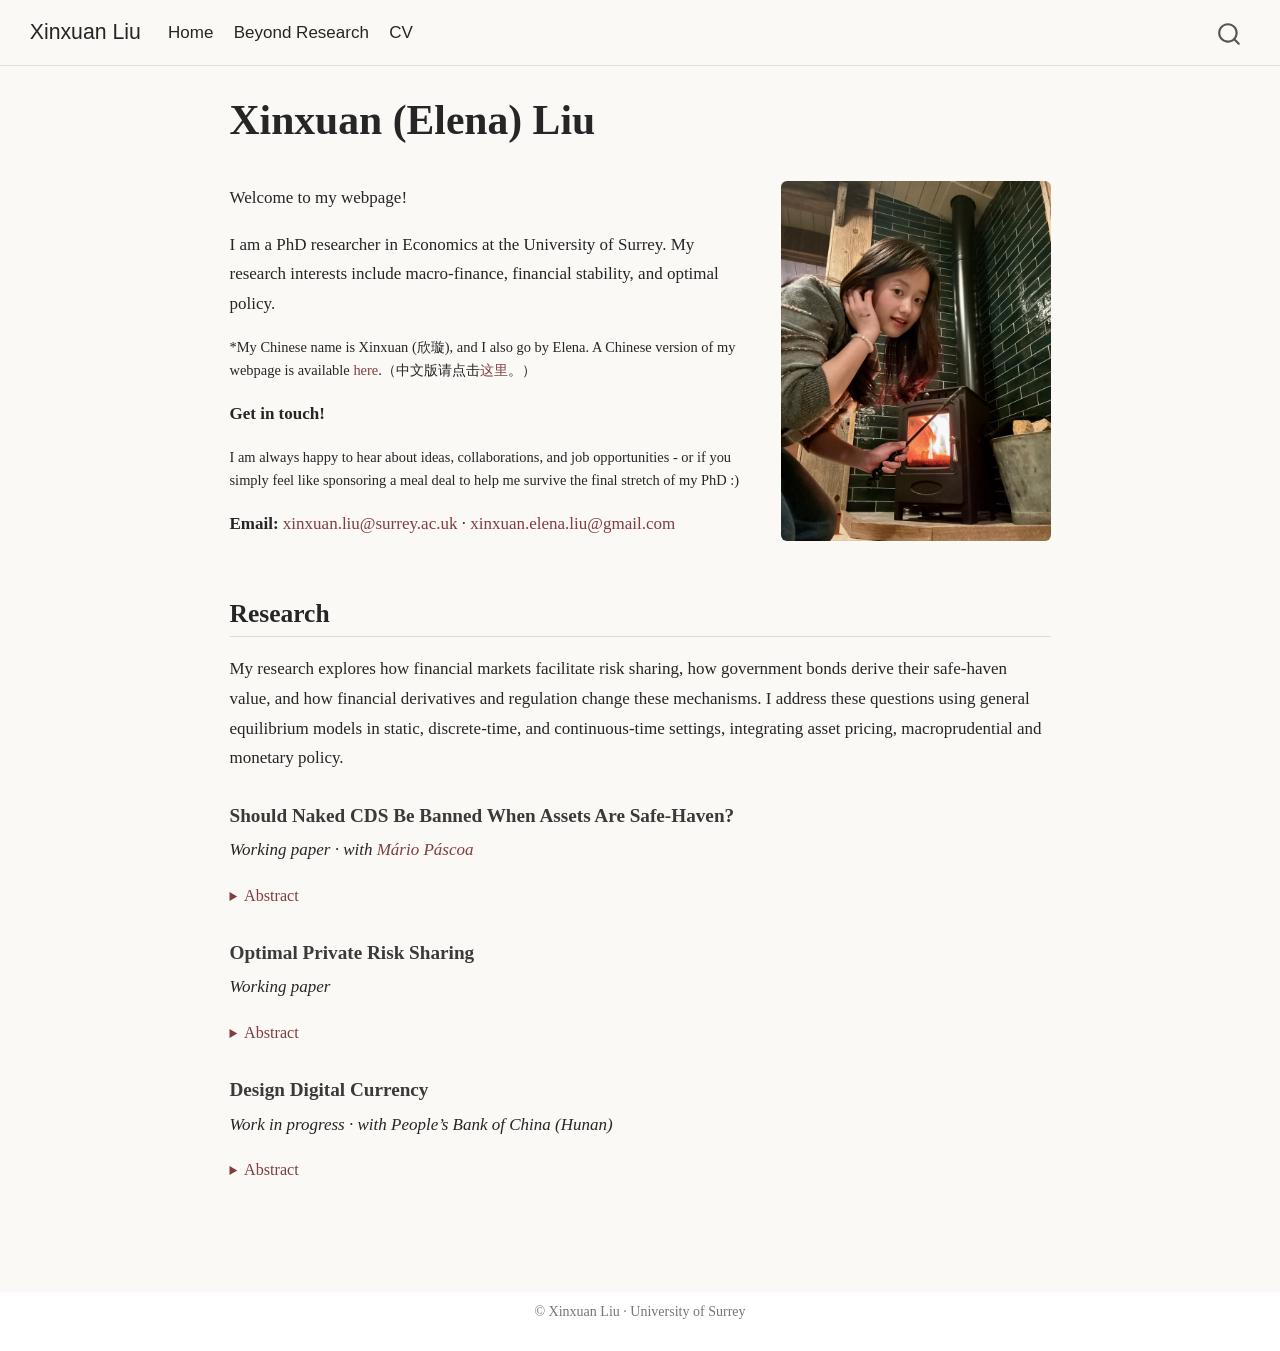
==== commit 25e7a98f: "Add files via upload" ====
--- a/docs/index.html
+++ b/docs/index.html
@@ -151,7 +151,7 @@
 </div>
 <section id="research" class="level2">
 <h2 class="anchored" data-anchor-id="research">Research</h2>
-<p>My research explores how financial markets facilitate risk sharing, how government bonds derive their safe-haven value, and how financial derivatives and regulation change these mechanisms. I address these questions using general equilibrium models in static, discrete-time, and continuous-time settings, integrating asset pricing, and macroprudential and monetary policy.</p>
+<p>My research explores how financial markets facilitate risk sharing, how government bonds derive their safe-haven value, and how financial derivatives and regulation change these mechanisms. I address these questions using general equilibrium models in static, discrete-time, and continuous-time settings, integrating asset pricing, macroprudential and monetary policy.</p>
 <section id="should-naked-cds-be-banned-when-assets-are-safe-haven" class="level3">
 <h3 class="anchored" data-anchor-id="should-naked-cds-be-banned-when-assets-are-safe-haven">Should Naked CDS Be Banned When Assets Are Safe-Haven?</h3>
 <p><em>Working paper · with <a href="https://www.surrey.ac.uk/people/mario-pascoa">Mário Páscoa</a></em></p>
--- a/docs/styles.css
+++ b/docs/styles.css
@@ -174,3 +174,27 @@
   }
 
 }
+/* Improve mobile screen width */
+@media (max-width: 600px) {
+
+  #quarto-content {
+    padding-left: 8px !important;
+    padding-right: 8px !important;
+  }
+
+  .homepage {
+    padding-left: 6px !important;
+    padding-right: 6px !important;
+  }
+
+  .intro-text,
+  .portrait {
+    width: 100% !important;
+    max-width: 100% !important;
+  }
+
+  body {
+    overflow-x: hidden;
+  }
+}
+
